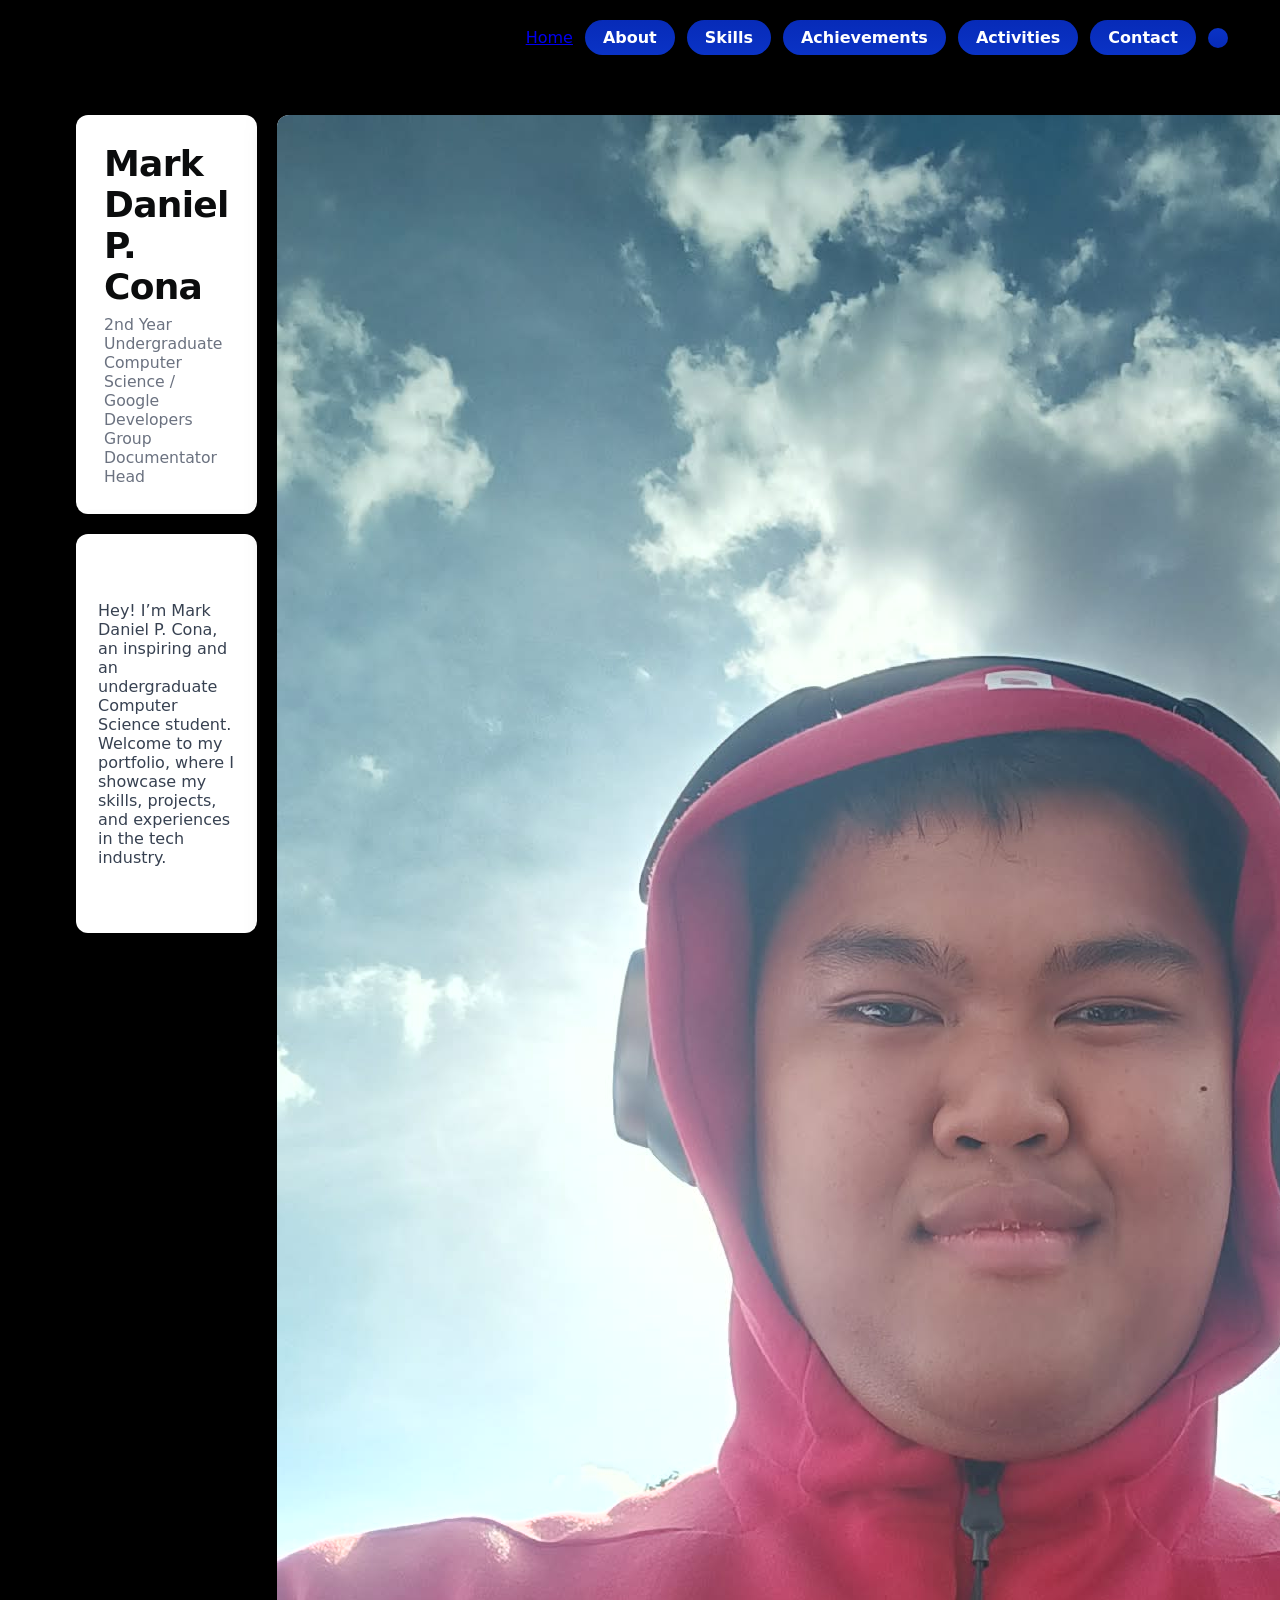
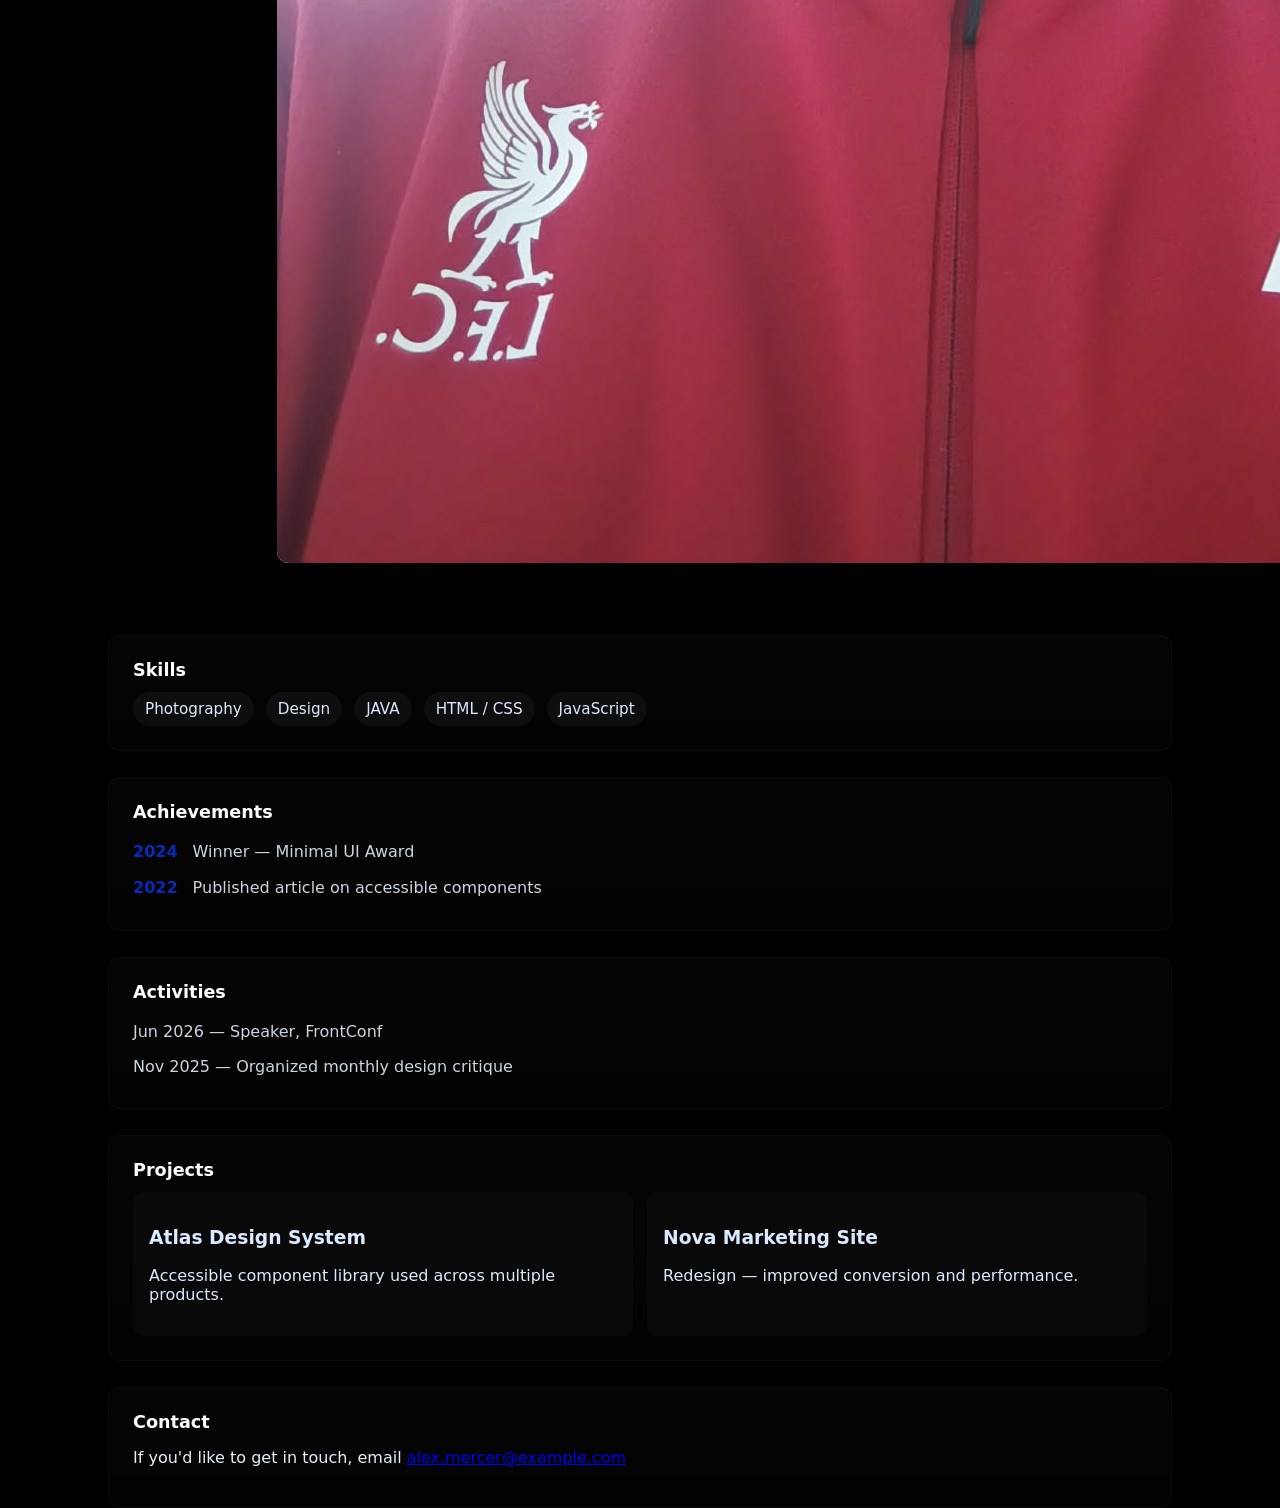
==== Portfolio/index.html @ 783be67a "Portfolio Update" ====
<!doctype html>
<html lang="en">
<head>
  <meta charset="utf-8" />
  <meta name="viewport" content="width=device-width,initial-scale=1" />
  <title>Mark Daniel P. Cona — Portfolio</title>
  <link rel="stylesheet" href="styless.css">
</head>
<body>
  <!-- TOP BAR (header-style controls: won't overlay content) -->
  <div class="topbar" role="banner" aria-label="Top bar">
    <div class="topbar-inner">
      <!-- left side: optional brand/title (kept empty to match concept art) -->
      <div class="topbar-left" aria-hidden="true"></div>

      <!-- right side: header-style CV / Contact -->
      <nav class="topbar-controls" aria-label="Header controls">
        <a href="#hero">Home</a>
        <a class="pill" href="#about">About</a> 
        <a class="pill" href="#skills">Skills</a>
        <a class="pill" href="#achievements">Achievements</a>
        <a class="pill" href="#activities">Activities</a>
        <a class="pill" href="#contact">Contact</a>
        <span class="dot" aria-hidden="true"></span>
      </nav>
    </div>
  </div>

  <!-- HERO / TOP CANVAS -->
  <header class="hero" role="banner">
    <div class="hero-inner">
      <!-- white content cards -->
      <div class="hero-grid">
        <div class="left-col">
          <div class="card card--large">
            <h1 class="big-name">Mark Daniel P. Cona</h1>
            <p class="subtitle">2nd Year Undergraduate Computer Science / Google Developers Group Documentator Head</p>
          </div>

          <div class="card card--small">
            <p class="lead">
            Hey! I’m Mark Daniel P. Cona, an inspiring and an undergraduate Computer Science student. Welcome to my portfolio, where I showcase my skills, projects, and experiences in the tech industry.
            </p>
          </div>
        </div>

        <div class="right-col">
          <div class="card card--photo">
            <img class="photo-label" src="images/MarkDanielPCona.jpg" alt="photo">
          </div>
        </div>
      </div>
    </div>
  </header>

  <!-- MAIN CONTENT: scroll down to see sections -->
  <main class="content" role="main">
    <section id="skills" class="panel">
      <h2>Skills</h2>
      <div class="skills-grid">
        <div class="skill">Photography</div>
        <div class="skill">Design</div>
        <div class="skill">JAVA</div>
        <div class="skill">HTML / CSS</div>
        <div class="skill">JavaScript</div>
      </div>
    </section>

    <section id="achievements" class="panel">
      <h2>Achievements</h2>
      <ul class="achievements-list">
        <li><time datetime="2024">2024</time> Winner — Minimal UI Award</li>
        <li><time datetime="2022">2022</time> Published article on accessible components</li>
      </ul>
    </section>

    <section id="activities" class="panel">
      <h2>Activities</h2>
      <div class="activity">Jun 2026 — Speaker, FrontConf</div>
      <div class="activity">Nov 2025 — Organized monthly design critique</div>
    </section>

    <section id="projects" class="panel">
      <h2>Projects</h2>
      <div class="projects-grid">
        <article class="project-card">
          <h3>Atlas Design System</h3>
          <p>Accessible component library used across multiple products.</p>
        </article>
        <article class="project-card">
          <h3>Nova Marketing Site</h3>
          <p>Redesign — improved conversion and performance.</p>
        </article>
      </div>
    </section>

    <!-- optional contact anchor (linked from header) -->
    <section id="contact" class="panel">
      <h2>Contact</h2>
      <p>If you'd like to get in touch, email <a href="mailto:alex.mercer@example.com">alex.mercer@example.com</a></p>
    </section>
  </main>
</body>
</html>
---- Portfolio/styless.css ----
:root{
  --bg: #000; /* pure black canvas like concept art */
  --panel: #0f1113;
  --muted: #94a3b8;
  --text: #0b0c0d; /* text inside white cards */
  --white-card: #ffffff;
  --accent: #072bb8; /* deep blue for pills */
  --accent-2: #0a33c6;
  --gap: 28px;
  --radius: 12px;
  font-family: Inter, ui-sans-serif, system-ui, -apple-system, "Segoe UI", Roboto, "Helvetica Neue", Arial;
  box-sizing: border-box;
}

/* reset */
*, *::before, *::after { box-sizing: inherit; }
html,body { height:100%; margin:0; }

/* page background like the concept art */
body {
  background: var(--bg);
  color: var(--white-card);
  padding: 14px;
  -webkit-font-smoothing:antialiased;
  -moz-osx-font-smoothing:grayscale;
}

/* TOPBAR (header-style) */
.topbar {
  width: calc(100% - 28px);
  max-width: 1200px;
  margin: 0 auto 18px;
  padding: 6px 12px;
}
.topbar-inner {
  display:flex;
  align-items:center;
  justify-content:space-between;
}

.topbar-controls {
  display:flex;
  gap:12px;
  align-items:center;
}

/* pill styling (reused for header controls) */
.pill {
  background: linear-gradient(180deg, var(--accent), var(--accent-2));
  color: #fff;
  text-decoration:none;
  display:inline-flex;
  align-items:center;
  justify-content:center;
  padding: 8px 18px;
  border-radius: 999px;
  font-weight:700;
  box-shadow: 0 4px 12px rgba(0,0,0,0.45);
  cursor: pointer;
}
.pill:focus, .pill:hover {
  filter: brightness(1.05);
  text-decoration: none;
}

/* dot next to pills (for visual balance) */
.dot {
  width: 20px;
  height: 20px;
  border-radius: 50%;
  background: linear-gradient(180deg, var(--accent-2), var(--accent));
  box-shadow: 0 4px 12px rgba(0,0,0,0.45);
  display:inline-block;
}

/* HERO: large black canvas with white cards and controls */
.hero {
  padding: 18px;
  margin-bottom: 36px;
  display: block;
  width: calc(100% - 36px);
  max-width: 1200px;
  margin-left: auto;
  margin-right: auto;
  background: transparent;
}

/* inner constrained area */
.hero-inner {
  position: relative;
  min-height: 360px; /* adjust height to match the visual weight */
  display: flex;
  align-items: flex-start;
  justify-content: center;
  padding: 18px;
}

/* Hero grid: left column stacked cards, right column large photo card */
.hero-grid {
  width: 100%;
  display: grid;
  grid-template-columns: 1fr 1fr;
  gap: 20px;
  align-items: start;
}

/* left column contains two stacked cards */
.left-col {
  display: grid;
  grid-template-rows: 1fr 1fr;
  gap: 20px;
}

/* generic white card style */
.card {
  background: var(--white-card);
  color: var(--text);
  border-radius: 12px;
  padding: 28px;
  box-shadow: 0 8px 28px rgba(0,0,0,0.5);
  min-height: 120px;
  display: flex;
  flex-direction: column;
  justify-content: center;
}

/* large name card look */
.card--large {
  min-height: 180px;
}
.big-name {
  margin: 0;
  font-size: 2.25rem;
  letter-spacing: -0.02em;
  color: var(--text);
}
.subtitle {
  margin: 8px 0 0 0;
  color: #6b7280;
  font-size: 0.98rem;
}

/* small paragraph card */
.card--small { min-height: 120px; padding: 22px; }
.lead { margin:0; color:#374151; font-size:1rem; }

/* right column photo card */
.right-col { display:flex; align-items:center; justify-content:center; }
.card--photo {
  height: 100%;
  min-height: 320px;
  display:flex;
  align-items:center;
  justify-content:center;
  position:relative;
  padding:0;
  overflow:hidden;
  border-radius: 12px;
}

/* MAIN content (scroll down) - panels */
.content {
  max-width: 1100px;
  margin: 0 auto 60px;
  padding-left: 18px;
  padding-right: 18px;
  display: grid;
  gap: 26px;
  grid-template-columns: 1fr;
}

/* panel look to match subdued cards on black canvas */
.panel {
  background: linear-gradient(180deg, rgba(255,255,255,0.02), rgba(255,255,255,0.01));
  border-radius: 12px;
  padding: 24px;
  color: #e6eef8;
  border: 1px solid rgba(255,255,255,0.03);
  box-shadow: 0 6px 18px rgba(0,0,0,0.6);
}

/* section headings */
.panel h2 {
  margin: 0 0 12px 0;
  color: #fff;
  font-size: 1.1rem;
}

/* Skills grid */
.skills-grid {
  display:flex;
  flex-wrap:wrap;
  gap:12px;
}
.skill {
  background: rgba(255,255,255,0.04);
  color: #dbeafe;
  padding:8px 12px;
  border-radius: 999px;
  font-size: 0.95rem;
}

/* Achievements list */
.achievements-list { margin:0; padding:0 0 0 0; list-style:none; color: #cbd5e1; }
.achievements-list li { padding:8px 0; border-bottom: 1px dashed rgba(255,255,255,0.02); }
.achievements-list time { color: var(--accent); font-weight:700; margin-right:10px; }

/* Activities */
.activity { color:#cbd5e1; padding:8px 0; }

/* Projects grid */
.projects-grid {
  display:grid;
  grid-template-columns: repeat(auto-fit, minmax(240px, 1fr));
  gap:14px;
}
.project-card {
  background: rgba(255,255,255,0.02);
  padding: 16px;
  border-radius: 10px;
  color: #dbeafe;
}

/* responsive behaviour */
@media (max-width: 900px) {
  .hero-grid { grid-template-columns: 1fr; }
  .left-col { order: 2; }
  .right-col { order: 1; }
  .hero-inner { min-height: auto; padding-bottom: 10px; }
  .hero { padding: 12px; }
  .pill { padding: 8px 14px; font-size: 0.9rem; }
}
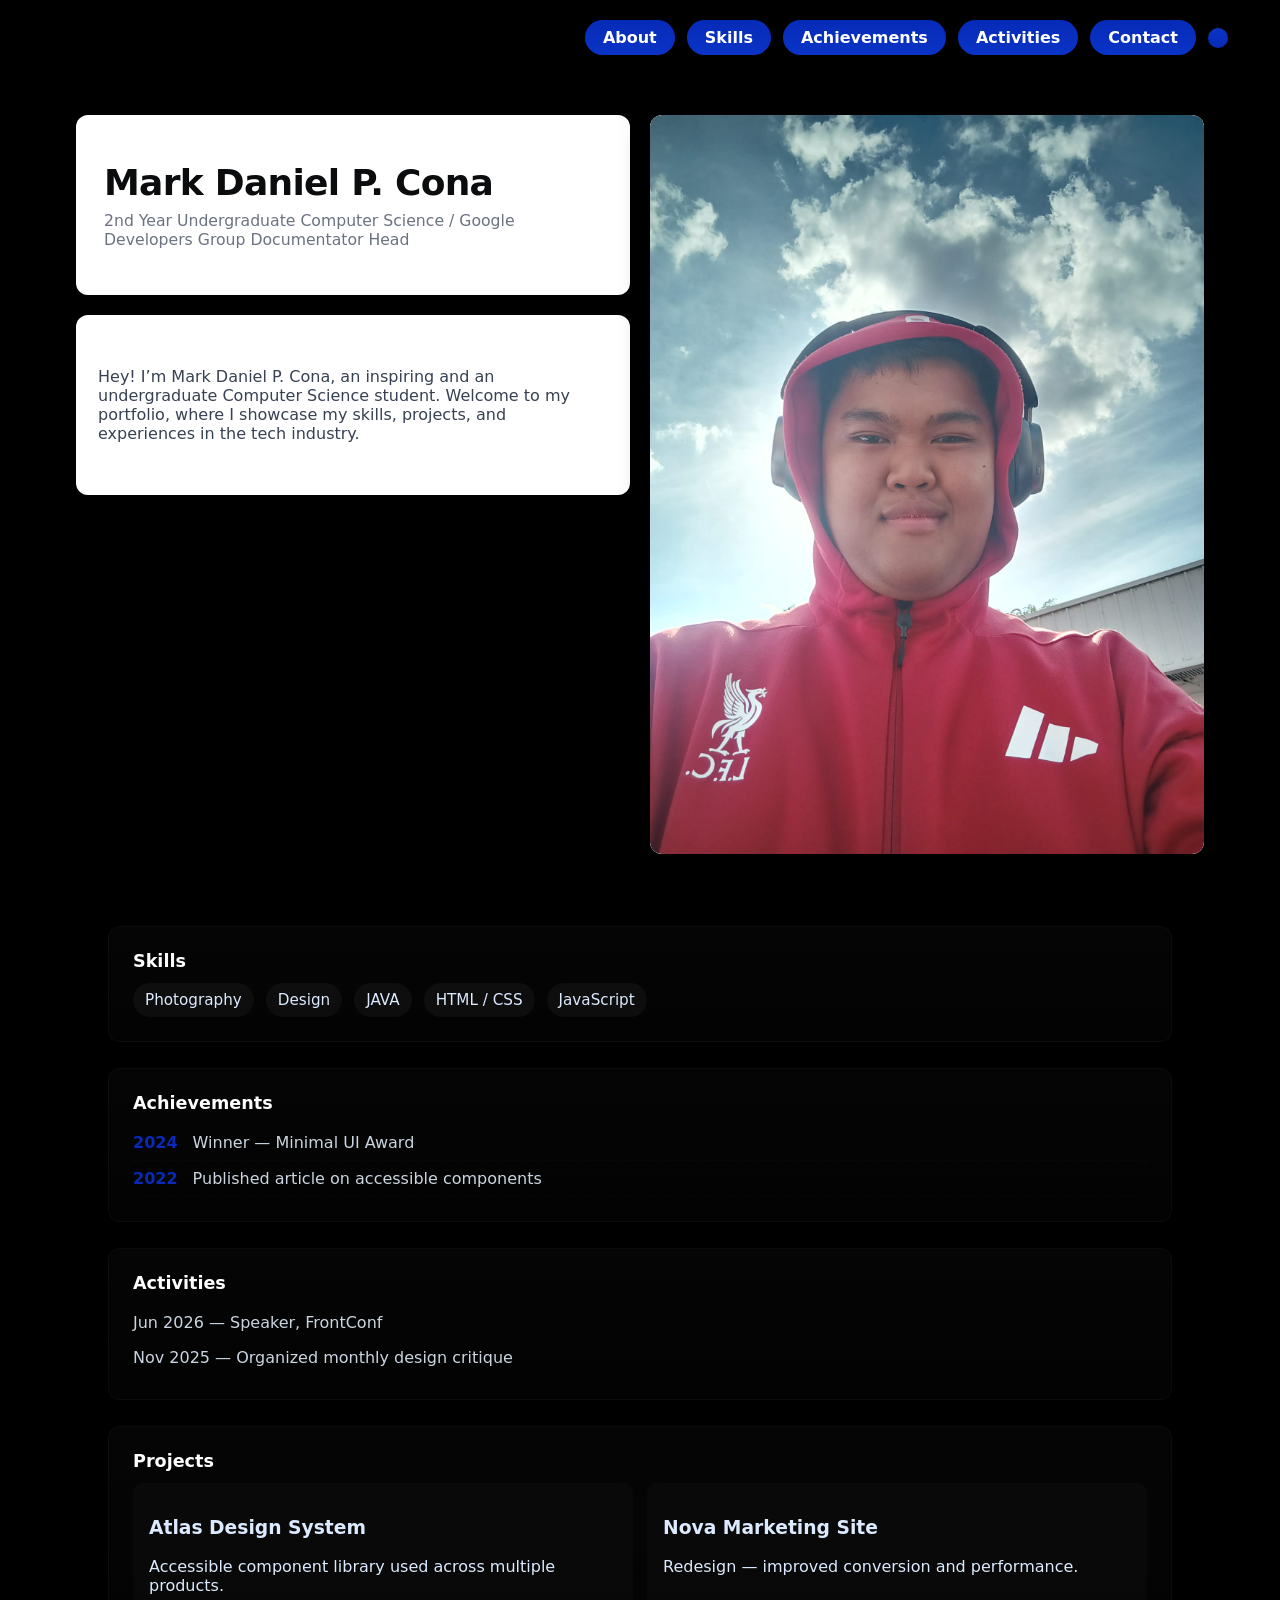
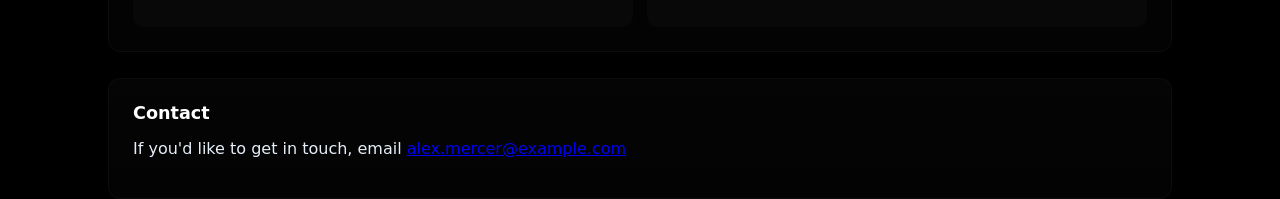
==== commit 615a8d17: "Portfolio Update, fixing may continue earlier" ====
--- a/Portfolio/index.html
+++ b/Portfolio/index.html
@@ -14,8 +14,7 @@
       <div class="topbar-left" aria-hidden="true"></div>
 
       <!-- right side: header-style CV / Contact -->
-      <nav class="topbar-controls" aria-label="Header controls">
-        <a href="#hero">Home</a>
+      <nav class="topbar-controls" aria-label="Header controls">  
         <a class="pill" href="#about">About</a> 
         <a class="pill" href="#skills">Skills</a>
         <a class="pill" href="#achievements">Achievements</a>
@@ -46,7 +45,7 @@
 
         <div class="right-col">
           <div class="card card--photo">
-            <img class="photo-label" src="images/MarkDanielPCona.jpg" alt="photo">
+            <img src="images/MarkDanielPCona.jpg" alt="Portrait of Mark Daniel P. Cona" class="photo" loading="lazy">
           </div>
         </div>
       </div>
--- a/Portfolio/styless.css
+++ b/Portfolio/styless.css
@@ -123,6 +123,25 @@
   flex-direction: column;
   justify-content: center;
 }
+/* photo should fill the card and crop without distortion */
+.card--photo {
+  padding: 0;               /* remove inner padding so image fills card */
+  overflow: hidden;        /* hide cropped parts */
+  border-radius: 12px;
+  display: block;
+  min-height: 320px;       /* keeps the visual height of the photo card */
+}
+
+/* image inside the photo card */
+.photo {
+  display: block;          /* removes inline-gap and allows sizing */
+  width: 100%;             /* fill card width */
+  height: 100%;            /* fill card height */
+  min-height: 320px;       /* match card minimum so it won't collapse */
+  object-fit: cover;       /* crop to fill while preserving aspect ratio */
+  object-position: center 30%; /* tune focal point (move up: 30% shows upper face/helmet) */
+  border-radius: inherit;  /* match rounded corners from the card */
+}
 
 /* large name card look */
 .card--large {
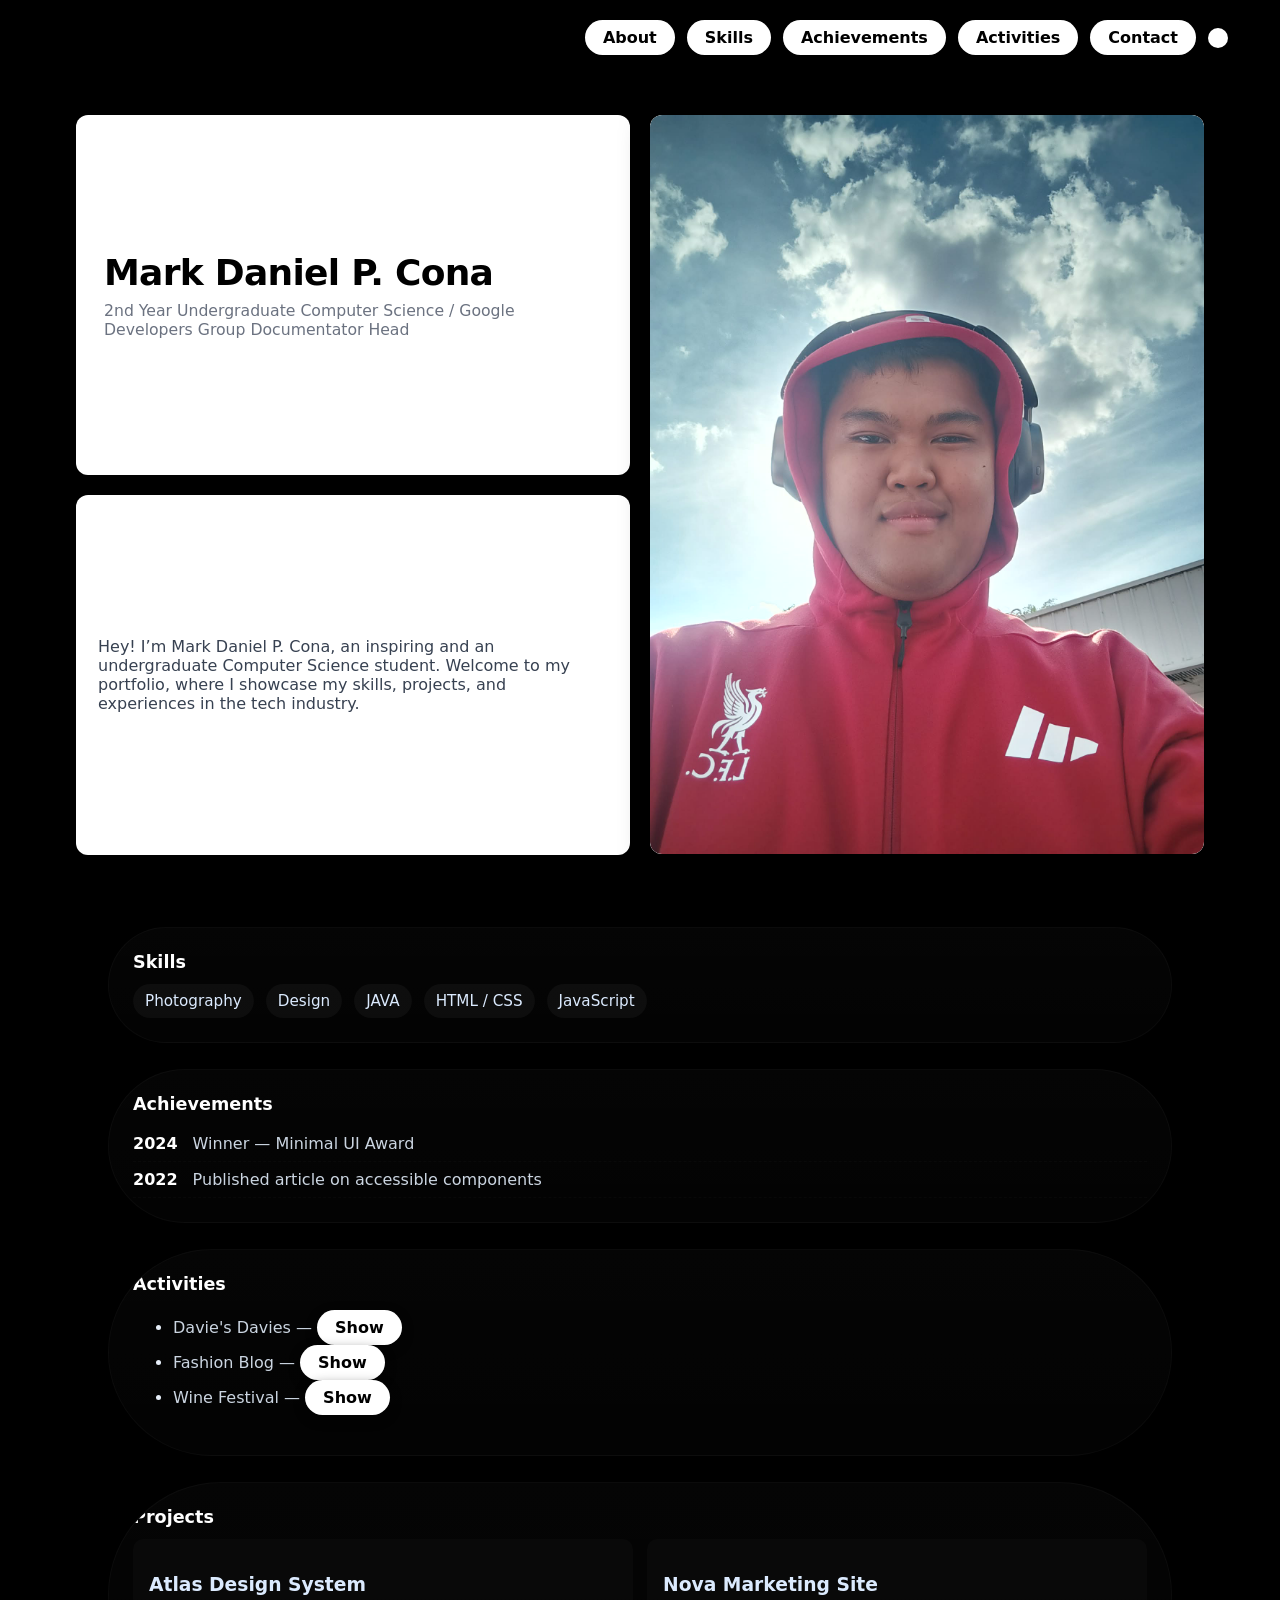
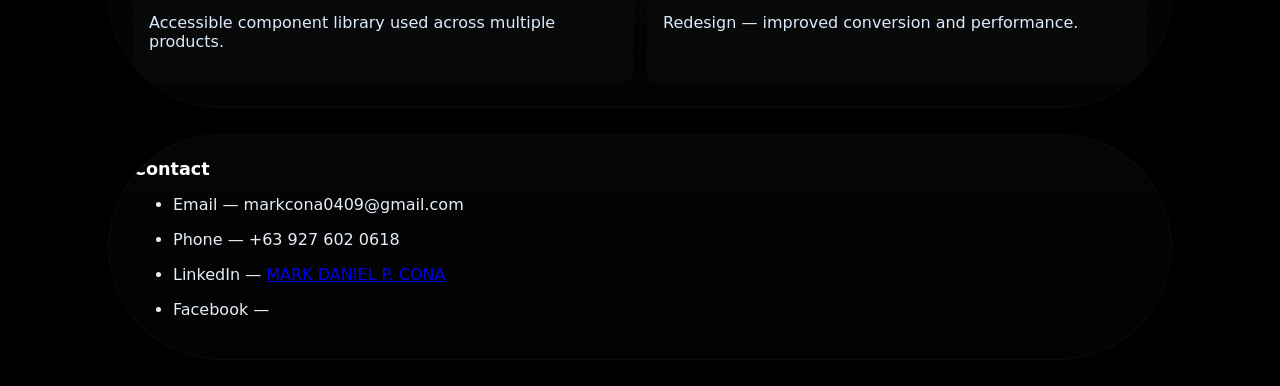
==== commit b5a9c051: "Portfolio update" ====
--- a/Portfolio/index.html
+++ b/Portfolio/index.html
@@ -7,13 +7,10 @@
   <link rel="stylesheet" href="styless.css">
 </head>
 <body>
-  <!-- TOP BAR (header-style controls: won't overlay content) -->
   <div class="topbar" role="banner" aria-label="Top bar">
     <div class="topbar-inner">
-      <!-- left side: optional brand/title (kept empty to match concept art) -->
       <div class="topbar-left" aria-hidden="true"></div>
 
-      <!-- right side: header-style CV / Contact -->
       <nav class="topbar-controls" aria-label="Header controls">  
         <a class="pill" href="#about">About</a> 
         <a class="pill" href="#skills">Skills</a>
@@ -25,10 +22,8 @@
     </div>
   </div>
 
-  <!-- HERO / TOP CANVAS -->
   <header class="hero" role="banner">
     <div class="hero-inner">
-      <!-- white content cards -->
       <div class="hero-grid">
         <div class="left-col">
           <div class="card card--large">
@@ -52,7 +47,6 @@
     </div>
   </header>
 
-  <!-- MAIN CONTENT: scroll down to see sections -->
   <main class="content" role="main">
     <section id="skills" class="panel">
       <h2>Skills</h2>
@@ -75,8 +69,20 @@
 
     <section id="activities" class="panel">
       <h2>Activities</h2>
-      <div class="activity">Jun 2026 — Speaker, FrontConf</div>
-      <div class="activity">Nov 2025 — Organized monthly design critique</div>
+      <ul class="activities-list">
+        <li>
+          <span class="activity">Davie's Davies — </span>
+          <a class="pill" href="https://markdanielcona.github.io/Activities/Davies-Burger/">Show</a>
+        </li>
+        <li>
+          <span class="activity">Fashion Blog — </span>
+          <a class="pill" href="https://markdanielcona.github.io/Activities/FashionBlog/">Show</a>
+        </li>
+        <li>
+          <span class="activity">Wine Festival — </span>
+          <a class="pill" href="https://markdanielcona.github.io/Activities/WineFestival/">Show</a>
+        </li>
+      </ul>
     </section>
 
     <section id="projects" class="panel">
@@ -93,10 +99,22 @@
       </div>
     </section>
 
-    <!-- optional contact anchor (linked from header) -->
     <section id="contact" class="panel">
       <h2>Contact</h2>
-      <p>If you'd like to get in touch, email <a href="mailto:alex.mercer@example.com">alex.mercer@example.com</a></p>
+      <ul>
+        <li>
+          <p>Email — markcona0409@gmail.com</p>
+        </li>
+        <li>
+          <p>Phone — +63 927 602 0618</p>
+        </li>
+        <li>
+          <p>LinkedIn — <a href="https://www.linkedin.com/in/mark-daniel-p-cona-aa9ba63ab/"> MARK DANIEL P. CONA</a></p>
+        </li>
+        <li>
+          <p>Facebook — <a href=""></p>
+        </li>
+      </ul>
     </section>
   </main>
 </body>
--- a/Portfolio/styless.css
+++ b/Portfolio/styless.css
@@ -2,10 +2,10 @@
   --bg: #000; /* pure black canvas like concept art */
   --panel: #0f1113;
   --muted: #94a3b8;
-  --text: #0b0c0d; /* text inside white cards */
+  --text: #000000; /* text inside white cards */
   --white-card: #ffffff;
-  --accent: #072bb8; /* deep blue for pills */
-  --accent-2: #0a33c6;
+  --accent: #ffffff; /* deep blue for pills */
+  --accent-2: #ffffff;
   --gap: 28px;
   --radius: 12px;
   font-family: Inter, ui-sans-serif, system-ui, -apple-system, "Segoe UI", Roboto, "Helvetica Neue", Arial;
@@ -47,7 +47,7 @@
 /* pill styling (reused for header controls) */
 .pill {
   background: linear-gradient(180deg, var(--accent), var(--accent-2));
-  color: #fff;
+  color: #000000;
   text-decoration:none;
   display:inline-flex;
   align-items:center;
@@ -123,24 +123,25 @@
   flex-direction: column;
   justify-content: center;
 }
+
 /* photo should fill the card and crop without distortion */
 .card--photo {
-  padding: 0;               /* remove inner padding so image fills card */
-  overflow: hidden;        /* hide cropped parts */
+  padding: 0;
+  overflow: hidden;
   border-radius: 12px;
   display: block;
-  min-height: 320px;       /* keeps the visual height of the photo card */
+  min-height: 320px;
 }
 
 /* image inside the photo card */
 .photo {
-  display: block;          /* removes inline-gap and allows sizing */
-  width: 100%;             /* fill card width */
-  height: 100%;            /* fill card height */
-  min-height: 320px;       /* match card minimum so it won't collapse */
-  object-fit: cover;       /* crop to fill while preserving aspect ratio */
-  object-position: center 30%; /* tune focal point (move up: 30% shows upper face/helmet) */
-  border-radius: inherit;  /* match rounded corners from the card */
+  display: block;
+  width: 100%;
+  height: 100%;
+  min-height: 320px;
+  object-fit: cover;
+  object-position: center 30%;
+  border-radius: inherit;
 }
 
 /* large name card look */
@@ -160,7 +161,7 @@
 }
 
 /* small paragraph card */
-.card--small { min-height: 120px; padding: 22px; }
+.card--small { min-height: 360px; padding: 22px; }
 .lead { margin:0; color:#374151; font-size:1rem; }
 
 /* right column photo card */
@@ -191,7 +192,8 @@
 /* panel look to match subdued cards on black canvas */
 .panel {
   background: linear-gradient(180deg, rgba(255,255,255,0.02), rgba(255,255,255,0.01));
-  border-radius: 12px;
+  border-radius: 999px;
+  overflow: hidden;
   padding: 24px;
   color: #e6eef8;
   border: 1px solid rgba(255,255,255,0.03);
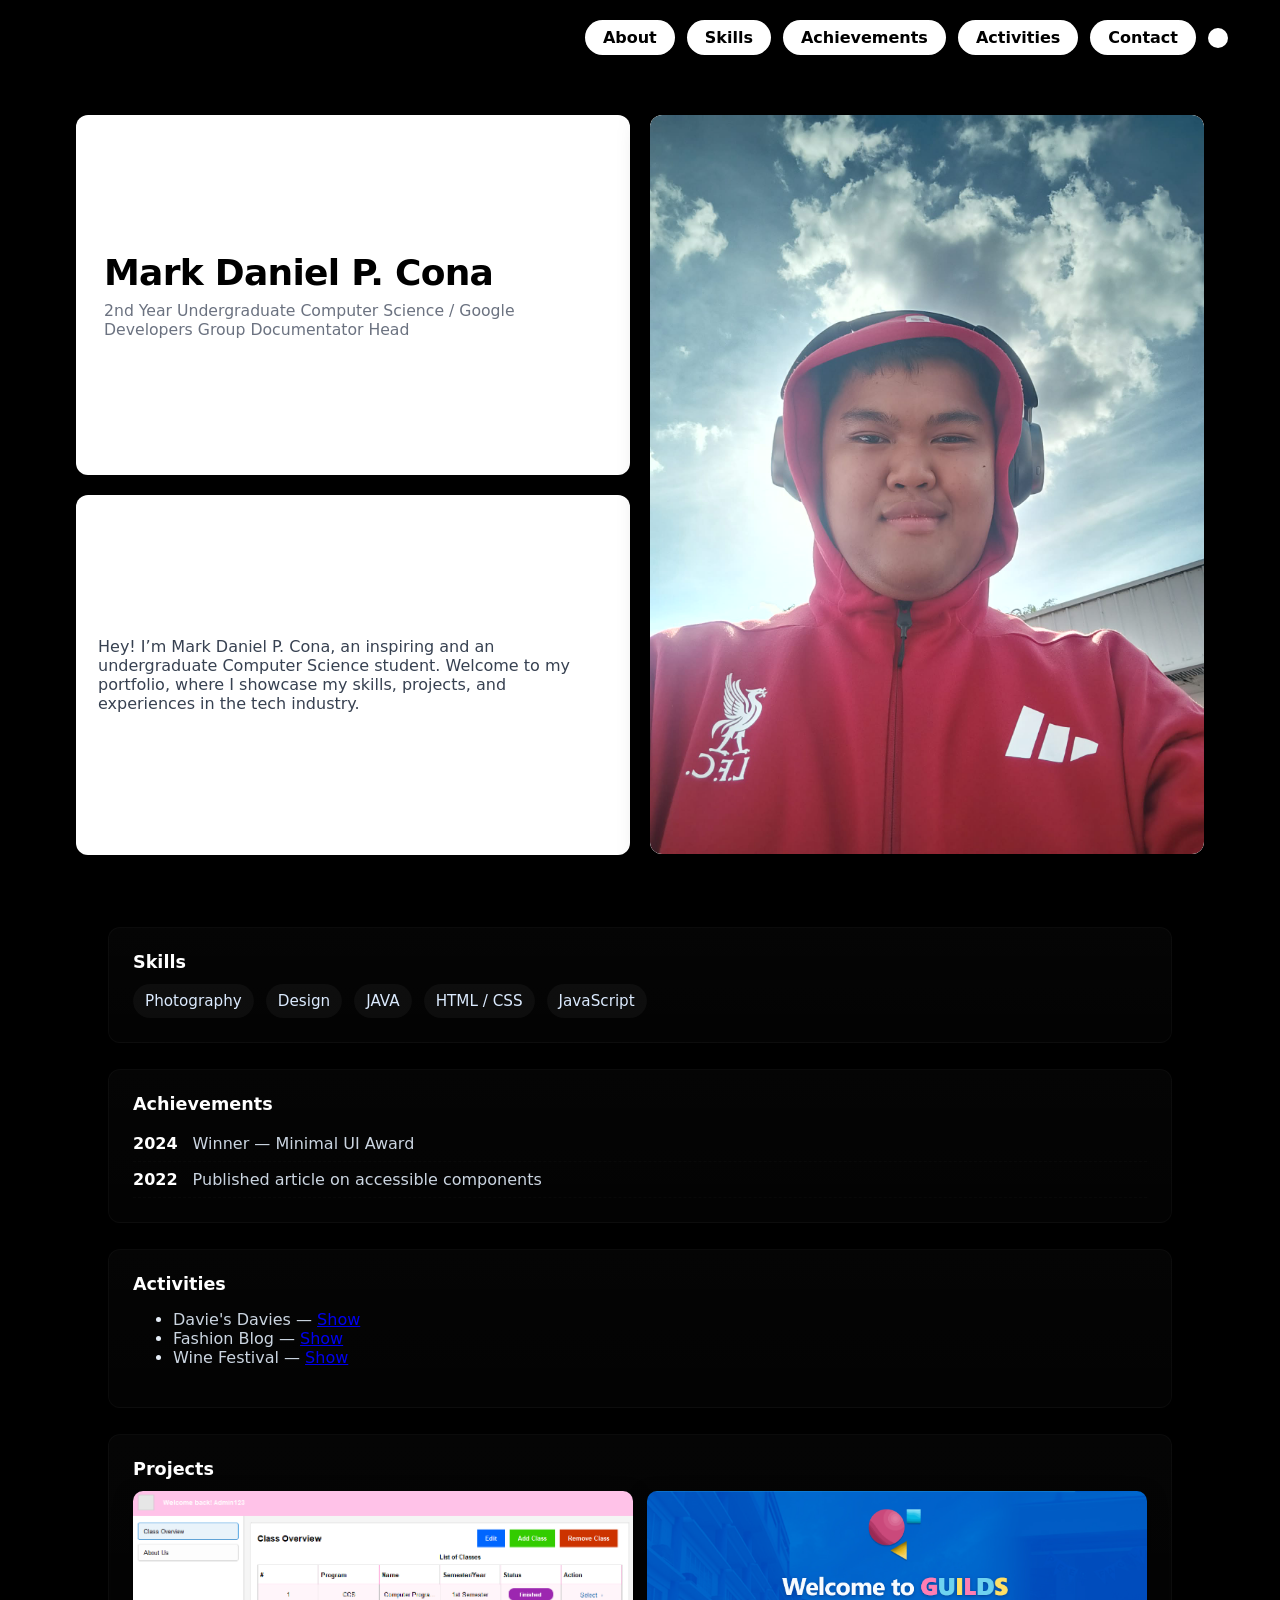
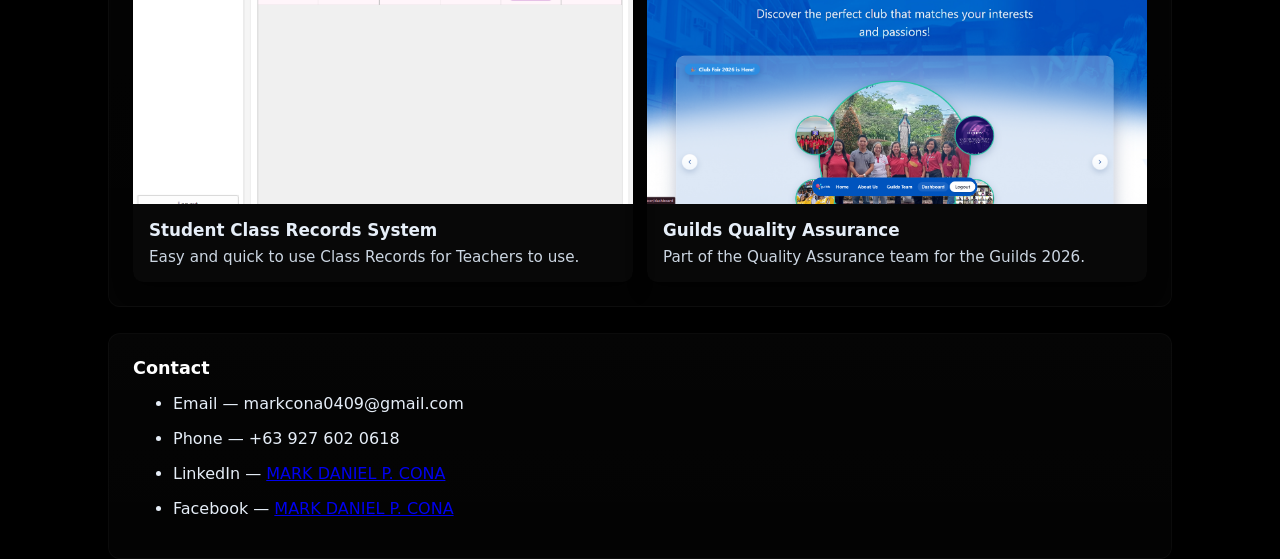
==== commit 6f8f4549: "Update Portfolio#15" ====
--- a/Portfolio/index.html
+++ b/Portfolio/index.html
@@ -34,7 +34,7 @@
           <div class="card card--small">
             <p class="lead">
             Hey! I’m Mark Daniel P. Cona, an inspiring and an undergraduate Computer Science student. Welcome to my portfolio, where I showcase my skills, projects, and experiences in the tech industry.
-            </p>
+            </p> 
           </div>
         </div>
 
@@ -72,32 +72,50 @@
       <ul class="activities-list">
         <li>
           <span class="activity">Davie's Davies — </span>
-          <a class="pill" href="https://markdanielcona.github.io/Activities/Davies-Burger/">Show</a>
+          <a href="https://markdanielcona.github.io/Activities/Davies-Burger/">Show</a>
         </li>
         <li>
           <span class="activity">Fashion Blog — </span>
-          <a class="pill" href="https://markdanielcona.github.io/Activities/FashionBlog/">Show</a>
+          <a href="https://markdanielcona.github.io/Activities/FashionBlog/">Show</a>
         </li>
         <li>
           <span class="activity">Wine Festival — </span>
-          <a class="pill" href="https://markdanielcona.github.io/Activities/WineFestival/">Show</a>
+          <a href="https://markdanielcona.github.io/Activities/WineFestival/">Show</a>
         </li>
       </ul>
     </section>
 
     <section id="projects" class="panel">
-      <h2>Projects</h2>
-      <div class="projects-grid">
-        <article class="project-card">
-          <h3>Atlas Design System</h3>
-          <p>Accessible component library used across multiple products.</p>
-        </article>
-        <article class="project-card">
-          <h3>Nova Marketing Site</h3>
-          <p>Redesign — improved conversion and performance.</p>
-        </article>
+  <h2>Projects</h2>
+
+  <div class="projects-grid">
+    <article class="project-card">
+      <div class="project-media">
+        <img src="images/Screenshot 2026-08-11 150027.png"
+             alt="Student Class Records System screenshot"
+             loading="lazy">
       </div>
-    </section>
+
+      <div class="project-body">
+        <h3>Student Class Records System</h3>
+        <p>Easy and quick to use Class Records for Teachers to use.</p>
+      </div>
+    </article>
+
+    <article class="project-card">
+      <div class="project-media">
+        <img src="images/QATEAM.png"
+             alt="Guilds Quality Assurance Team"
+             loading="lazy">
+      </div>
+
+      <div class="project-body">
+        <h3>Guilds Quality Assurance</h3>
+        <p>Part of the Quality Assurance team for the Guilds 2026.</p>
+      </div>
+    </article>
+  </div>
+</section>
 
     <section id="contact" class="panel">
       <h2>Contact</h2>
@@ -109,10 +127,10 @@
           <p>Phone — +63 927 602 0618</p>
         </li>
         <li>
-          <p>LinkedIn — <a href="https://www.linkedin.com/in/mark-daniel-p-cona-aa9ba63ab/"> MARK DANIEL P. CONA</a></p>
+          <p>LinkedIn — <a href="https://www.linkedin.com/in/mark-daniel-p-cona-aa9ba63ab/">MARK DANIEL P. CONA</a></p>
         </li>
         <li>
-          <p>Facebook — <a href=""></p>
+          <p>Facebook — <a href="https://www.facebook.com/markdaniel.p.cona">MARK DANIEL P. CONA</a></p>
         </li>
       </ul>
     </section>
--- a/Portfolio/styless.css
+++ b/Portfolio/styless.css
@@ -1,10 +1,10 @@
 :root{
-  --bg: #000; /* pure black canvas like concept art */
+  --bg: #000;
   --panel: #0f1113;
   --muted: #94a3b8;
-  --text: #000000; /* text inside white cards */
+  --text: #000000;
   --white-card: #ffffff;
-  --accent: #ffffff; /* deep blue for pills */
+  --accent: #ffffff;
   --accent-2: #ffffff;
   --gap: 28px;
   --radius: 12px;
@@ -12,11 +12,9 @@
   box-sizing: border-box;
 }
 
-/* reset */
 *, *::before, *::after { box-sizing: inherit; }
 html,body { height:100%; margin:0; }
 
-/* page background like the concept art */
 body {
   background: var(--bg);
   color: var(--white-card);
@@ -25,7 +23,6 @@
   -moz-osx-font-smoothing:grayscale;
 }
 
-/* TOPBAR (header-style) */
 .topbar {
   width: calc(100% - 28px);
   max-width: 1200px;
@@ -44,7 +41,6 @@
   align-items:center;
 }
 
-/* pill styling (reused for header controls) */
 .pill {
   background: linear-gradient(180deg, var(--accent), var(--accent-2));
   color: #000000;
@@ -58,12 +54,12 @@
   box-shadow: 0 4px 12px rgba(0,0,0,0.45);
   cursor: pointer;
 }
+
 .pill:focus, .pill:hover {
   filter: brightness(1.05);
   text-decoration: none;
 }
 
-/* dot next to pills (for visual balance) */
 .dot {
   width: 20px;
   height: 20px;
@@ -73,7 +69,6 @@
   display:inline-block;
 }
 
-/* HERO: large black canvas with white cards and controls */
 .hero {
   padding: 18px;
   margin-bottom: 36px;
@@ -85,17 +80,15 @@
   background: transparent;
 }
 
-/* inner constrained area */
 .hero-inner {
   position: relative;
-  min-height: 360px; /* adjust height to match the visual weight */
+  min-height: 360px;
   display: flex;
   align-items: flex-start;
   justify-content: center;
   padding: 18px;
 }
 
-/* Hero grid: left column stacked cards, right column large photo card */
 .hero-grid {
   width: 100%;
   display: grid;
@@ -104,18 +97,16 @@
   align-items: start;
 }
 
-/* left column contains two stacked cards */
 .left-col {
   display: grid;
   grid-template-rows: 1fr 1fr;
   gap: 20px;
 }
 
-/* generic white card style */
 .card {
   background: var(--white-card);
   color: var(--text);
-  border-radius: 12px;
+  border-radius: var(--radius);
   padding: 28px;
   box-shadow: 0 8px 28px rgba(0,0,0,0.5);
   min-height: 120px;
@@ -124,16 +115,19 @@
   justify-content: center;
 }
 
-/* photo should fill the card and crop without distortion */
+
 .card--photo {
   padding: 0;
   overflow: hidden;
-  border-radius: 12px;
+  border-radius: var(--radius);
   display: block;
   min-height: 320px;
-}
-
-/* image inside the photo card */
+  height: 100%;
+  align-items: center;
+  justify-content: center;
+  position: relative;
+}
+
 .photo {
   display: block;
   width: 100%;
@@ -144,7 +138,6 @@
   border-radius: inherit;
 }
 
-/* large name card look */
 .card--large {
   min-height: 180px;
 }
@@ -160,11 +153,14 @@
   font-size: 0.98rem;
 }
 
-/* small paragraph card */
-.card--small { min-height: 360px; padding: 22px; }
+.card--small {
+  min-height: 120px;
+  height: 360px;
+  padding: 22px;
+}
+
 .lead { margin:0; color:#374151; font-size:1rem; }
 
-/* right column photo card */
 .right-col { display:flex; align-items:center; justify-content:center; }
 .card--photo {
   height: 100%;
@@ -178,7 +174,6 @@
   border-radius: 12px;
 }
 
-/* MAIN content (scroll down) - panels */
 .content {
   max-width: 1100px;
   margin: 0 auto 60px;
@@ -189,10 +184,9 @@
   grid-template-columns: 1fr;
 }
 
-/* panel look to match subdued cards on black canvas */
 .panel {
   background: linear-gradient(180deg, rgba(255,255,255,0.02), rgba(255,255,255,0.01));
-  border-radius: 999px;
+  border-radius: var(--radius);
   overflow: hidden;
   padding: 24px;
   color: #e6eef8;
@@ -200,14 +194,12 @@
   box-shadow: 0 6px 18px rgba(0,0,0,0.6);
 }
 
-/* section headings */
 .panel h2 {
   margin: 0 0 12px 0;
   color: #fff;
   font-size: 1.1rem;
 }
 
-/* Skills grid */
 .skills-grid {
   display:flex;
   flex-wrap:wrap;
@@ -221,28 +213,65 @@
   font-size: 0.95rem;
 }
 
-/* Achievements list */
 .achievements-list { margin:0; padding:0 0 0 0; list-style:none; color: #cbd5e1; }
 .achievements-list li { padding:8px 0; border-bottom: 1px dashed rgba(255,255,255,0.02); }
 .achievements-list time { color: var(--accent); font-weight:700; margin-right:10px; }
 
-/* Activities */
 .activity { color:#cbd5e1; padding:8px 0; }
 
-/* Projects grid */
 .projects-grid {
-  display:grid;
-  grid-template-columns: repeat(auto-fit, minmax(240px, 1fr));
-  gap:14px;
-}
+  display: grid;
+  grid-template-columns: repeat(auto-fit, minmax(260px, 1fr));
+  gap: 14px;
+}
+
 .project-card {
+  display: flex;
+  flex-direction: column;
   background: rgba(255,255,255,0.02);
+  color: #dbeafe;
+  border-radius: 10px;
+  overflow: hidden;               
+  box-shadow: 0 6px 18px rgba(0,0,0,0.6);
+}
+
+.project-media {
+  width: 100%;
+  aspect-ratio: 16 / 10;     
+  background: linear-gradient(180deg, rgba(0,0,0,0.25), rgba(0,0,0,0.10));
+  position: relative;
+}
+
+
+.project-media img {
+  position: absolute;
+  inset: 0;
+  width: 100%;
+  height: 100%;
+  object-fit: cover;
+  object-position: center;        
+  display: block;
+}
+
+.project-body {
   padding: 16px;
-  border-radius: 10px;
-  color: #dbeafe;
-}
-
-/* responsive behaviour */
+  display: flex;
+  flex-direction: column;
+  gap: 8px;
+}
+
+.project-card h3 {
+  margin: 0;
+  font-size: 1.05rem;
+  color: #e6eef8;
+}
+
+.project-card p {
+  margin: 0;
+  color: #cbd5e1;
+  font-size: 0.95rem;
+}
+
 @media (max-width: 900px) {
   .hero-grid { grid-template-columns: 1fr; }
   .left-col { order: 2; }
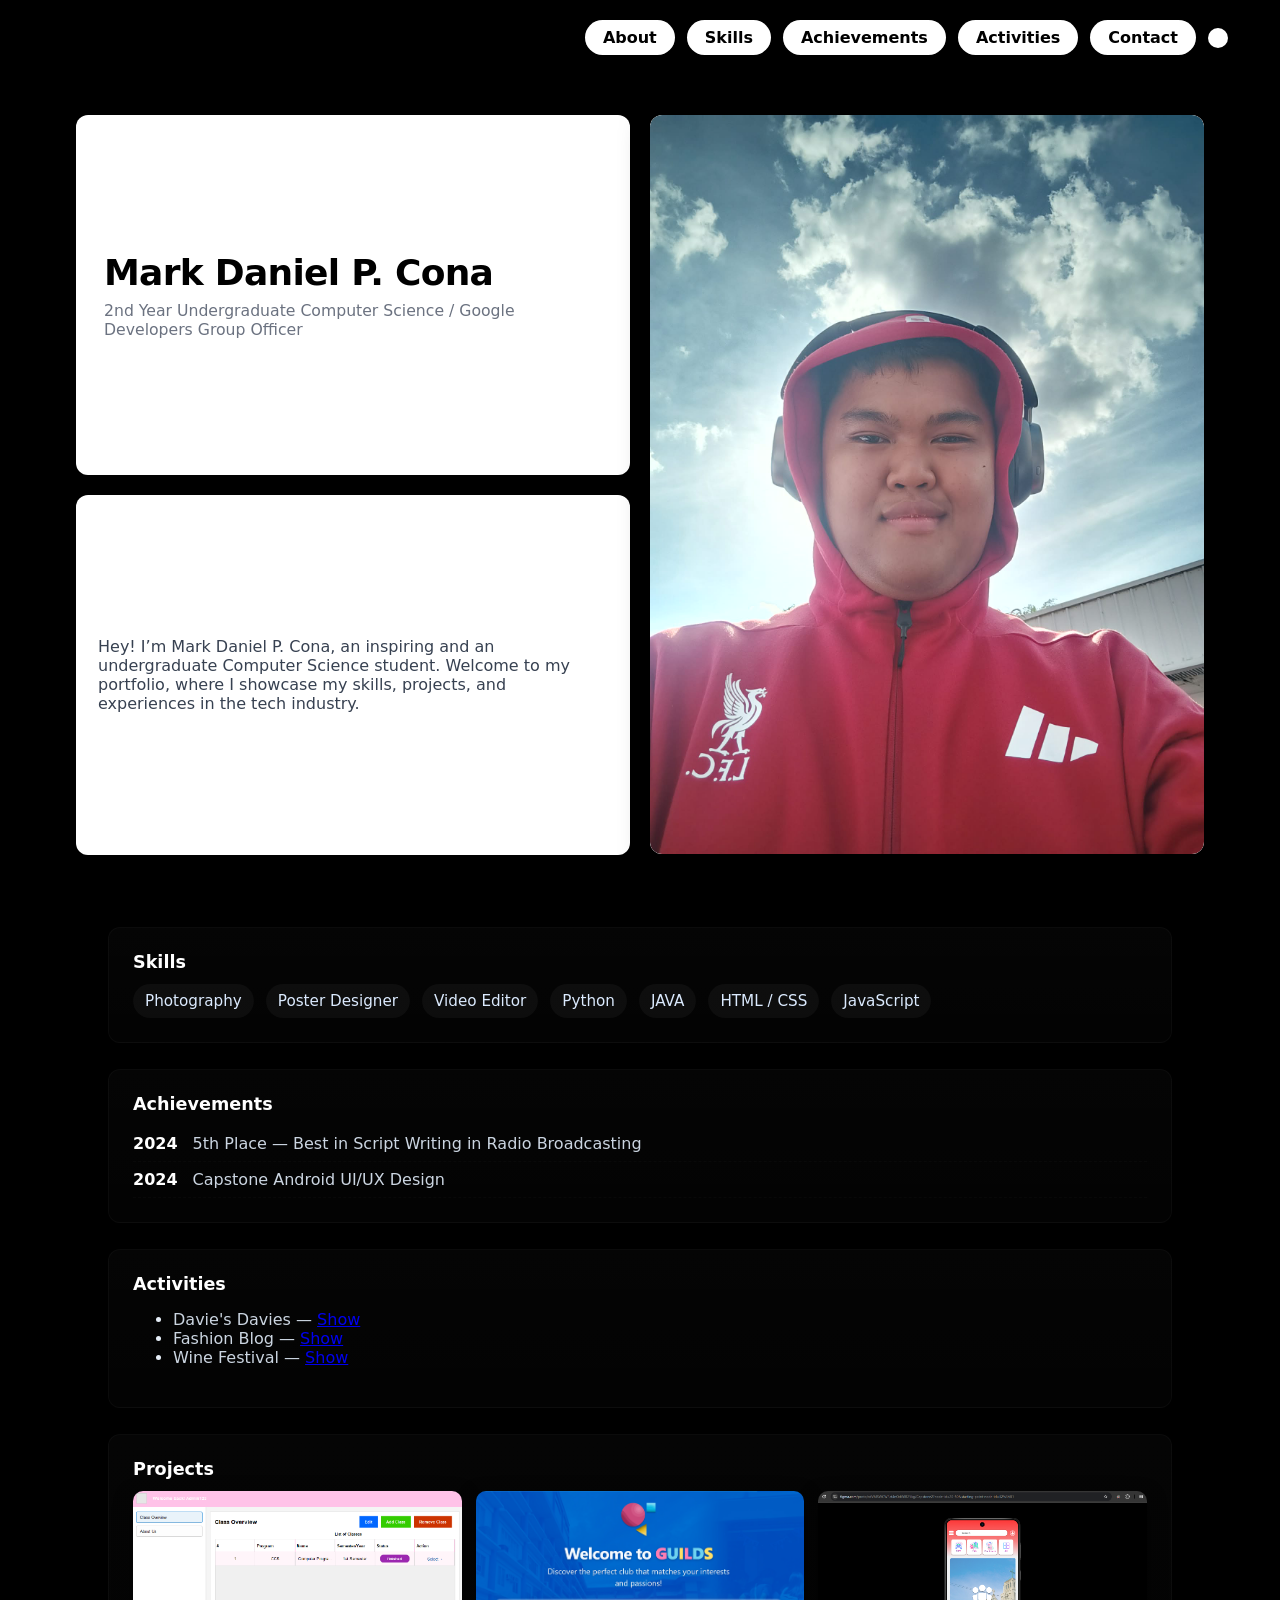
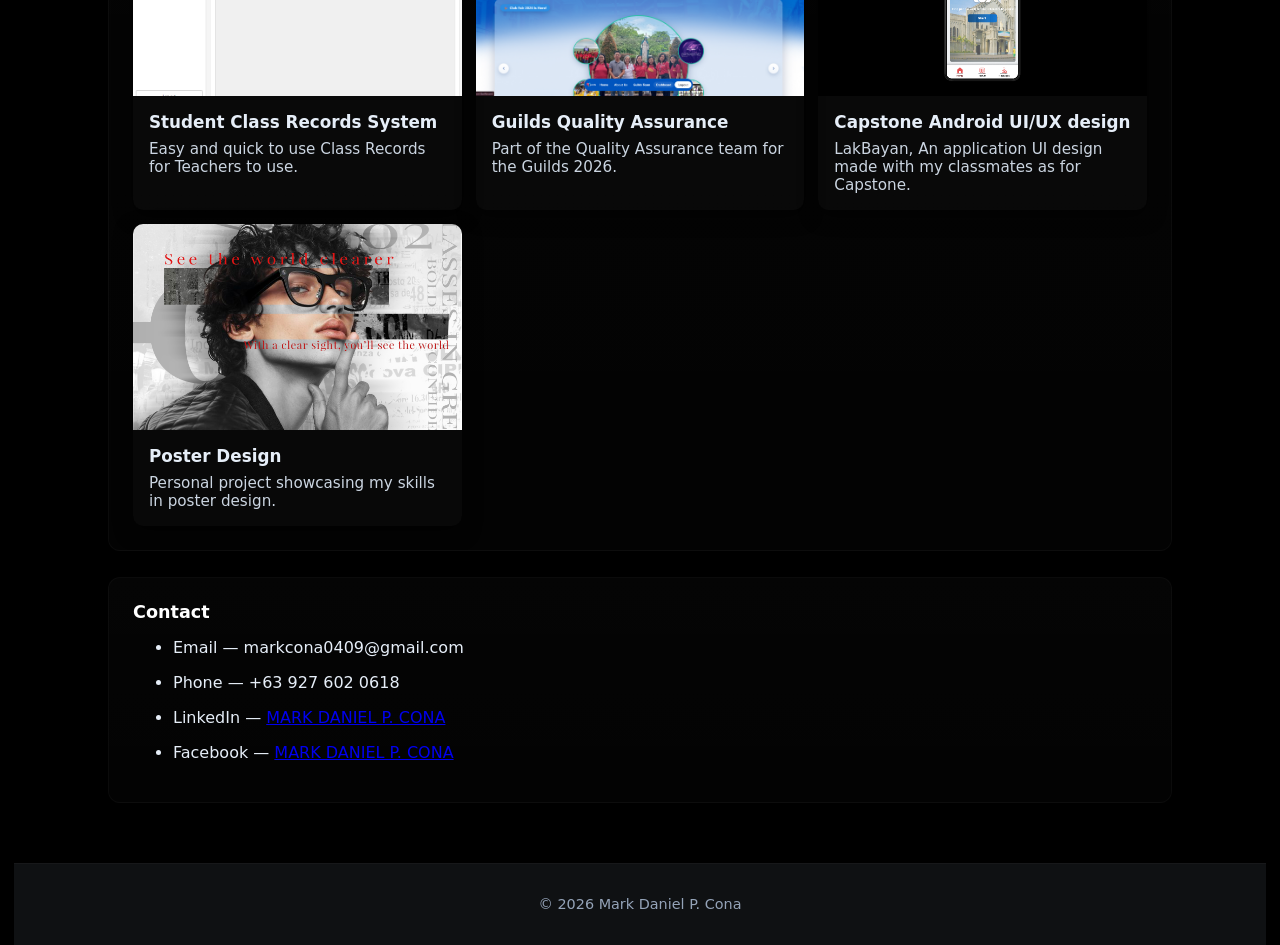
==== commit 5f6d1991: "Official Update Portfolio" ====
--- a/Portfolio/index.html
+++ b/Portfolio/index.html
@@ -28,7 +28,7 @@
         <div class="left-col">
           <div class="card card--large">
             <h1 class="big-name">Mark Daniel P. Cona</h1>
-            <p class="subtitle">2nd Year Undergraduate Computer Science / Google Developers Group Documentator Head</p>
+            <p class="subtitle">2nd Year Undergraduate Computer Science / Google Developers Group Officer</p>
           </div>
 
           <div class="card card--small">
@@ -52,7 +52,9 @@
       <h2>Skills</h2>
       <div class="skills-grid">
         <div class="skill">Photography</div>
-        <div class="skill">Design</div>
+        <div class="skill">Poster Designer</div>
+        <div class="skill">Video Editor</div>
+        <div class="skill">Python</div>
         <div class="skill">JAVA</div>
         <div class="skill">HTML / CSS</div>
         <div class="skill">JavaScript</div>
@@ -62,8 +64,8 @@
     <section id="achievements" class="panel">
       <h2>Achievements</h2>
       <ul class="achievements-list">
-        <li><time datetime="2024">2024</time> Winner — Minimal UI Award</li>
-        <li><time datetime="2022">2022</time> Published article on accessible components</li>
+        <li><time datetime="2024">2024</time> 5th Place — Best in Script Writing in Radio Broadcasting</li>
+        <li><time datetime="2024">2024</time> Capstone Android UI/UX Design</li>
       </ul>
     </section>
 
@@ -114,6 +116,32 @@
         <p>Part of the Quality Assurance team for the Guilds 2026.</p>
       </div>
     </article>
+
+    <article class="project-card">
+      <div class="project-media">
+        <img src="images/Figma.png"
+             alt="Figma Android design"
+             loading="lazy">
+      </div>
+
+      <div class="project-body">
+        <h3>Capstone Android UI/UX design</h3>
+        <p>LakBayan, An application UI design made with my classmates as for Capstone.</p>
+      </div>
+    </article>
+
+    <article class="project-card">
+      <div class="project-media">
+        <img src="images/VDMG.png"
+             alt="VDMG"
+             loading="lazy">
+      </div>
+
+      <div class="project-body">
+        <h3>Poster Design</h3>
+        <p>Personal project showcasing my skills in poster design.</p>
+      </div>
+    </article>
   </div>
 </section>
 
@@ -127,13 +155,18 @@
           <p>Phone — +63 927 602 0618</p>
         </li>
         <li>
-          <p>LinkedIn — <a href="https://www.linkedin.com/in/mark-daniel-p-cona-aa9ba63ab/">MARK DANIEL P. CONA</a></p>
+          <p>LinkedIn — <a href="https://www.linkedin.com/in/mark-daniel-p-cona-aa9ba63ab/"> MARK DANIEL P. CONA </a></p>
         </li>
         <li>
-          <p>Facebook — <a href="https://www.facebook.com/markdaniel.p.cona">MARK DANIEL P. CONA</a></p>
+          <p>Facebook — <a href="https://www.facebook.com/markdaniel.p.cona"> MARK DANIEL P. CONA </a></p>
         </li>
       </ul>
     </section>
   </main>
+  <footer class="footer" role="contentinfo">
+    <div class="footer-inner">
+      <p>© 2026 Mark Daniel P. Cona</p>
+    </div>
+</footer>
 </body>
 </html>
--- a/Portfolio/styless.css
+++ b/Portfolio/styless.css
@@ -279,4 +279,13 @@
   .hero-inner { min-height: auto; padding-bottom: 10px; }
   .hero { padding: 12px; }
   .pill { padding: 8px 14px; font-size: 0.9rem; }
+}
+
+.footer {
+  background: var(--panel);
+  color: var(--muted);
+  padding: 18px;
+  text-align: center;
+  font-size: 0.9rem;
+  border-top: 1px solid rgba(255,255,255,0.03);
 }
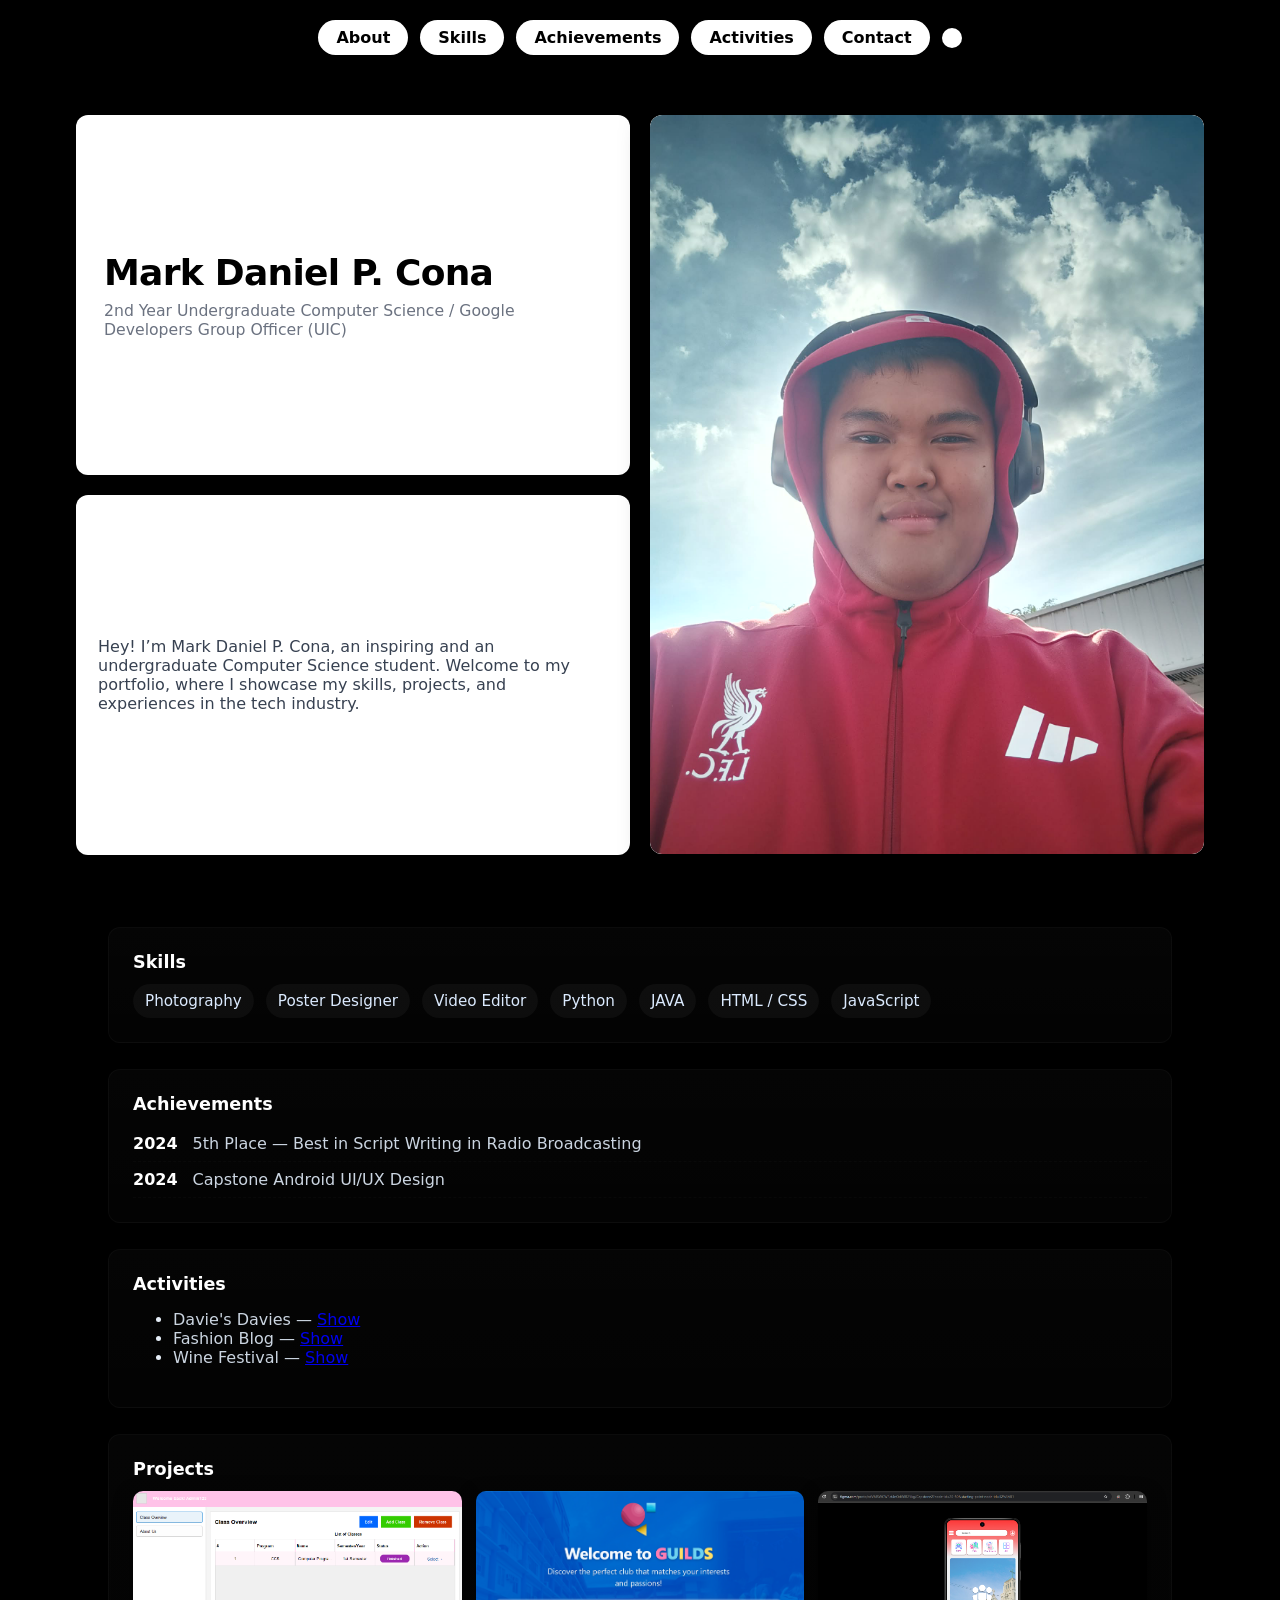
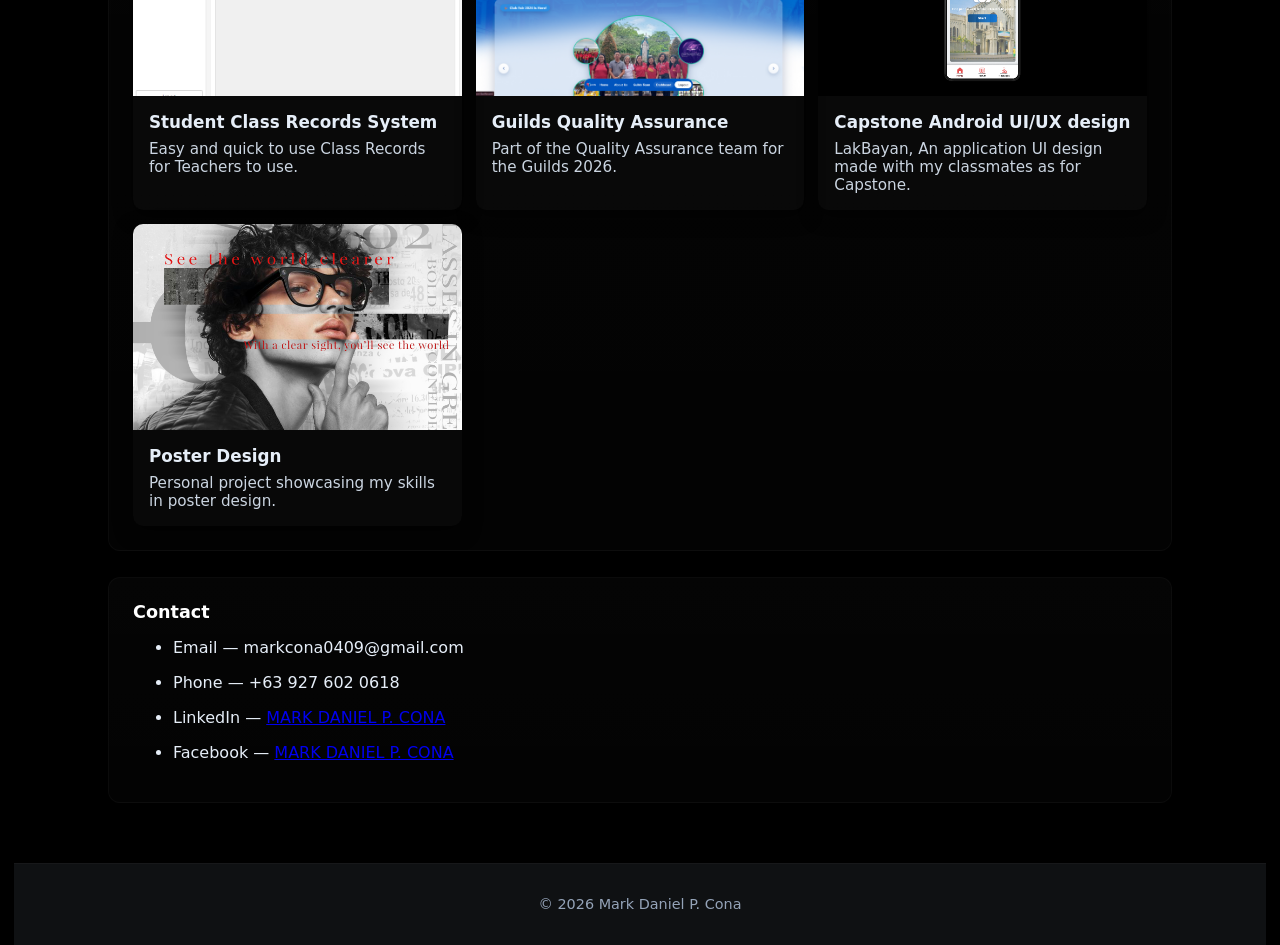
==== commit d1ad4e15: "#2 Portfolio Update" ====
--- a/Portfolio/index.html
+++ b/Portfolio/index.html
@@ -28,7 +28,7 @@
         <div class="left-col">
           <div class="card card--large">
             <h1 class="big-name">Mark Daniel P. Cona</h1>
-            <p class="subtitle">2nd Year Undergraduate Computer Science / Google Developers Group Officer</p>
+            <p class="subtitle">2nd Year Undergraduate Computer Science / Google Developers Group Officer (UIC)</p>
           </div>
 
           <div class="card card--small">
--- a/Portfolio/styless.css
+++ b/Portfolio/styless.css
@@ -21,6 +21,7 @@
   padding: 14px;
   -webkit-font-smoothing:antialiased;
   -moz-osx-font-smoothing:grayscale;
+  overflow-x: hidden;
 }
 
 .topbar {
@@ -33,12 +34,17 @@
   display:flex;
   align-items:center;
   justify-content:space-between;
+  flex-wrap: wrap;
 }
 
 .topbar-controls {
   display:flex;
   gap:12px;
   align-items:center;
+  flex-wrap: wrap;
+  justify-content: center;
+  row-gap: 10px;
+  width: 100%;
 }
 
 .pill {
@@ -53,6 +59,7 @@
   font-weight:700;
   box-shadow: 0 4px 12px rgba(0,0,0,0.45);
   cursor: pointer;
+  white-space: nowrap;
 }
 
 .pill:focus, .pill:hover {
@@ -67,6 +74,7 @@
   background: linear-gradient(180deg, var(--accent-2), var(--accent));
   box-shadow: 0 4px 12px rgba(0,0,0,0.45);
   display:inline-block;
+  flex-shrink: 0;
 }
 
 .hero {
@@ -272,6 +280,15 @@
   font-size: 0.95rem;
 }
 
+.footer {
+  background: var(--panel);
+  color: var(--muted);
+  padding: 18px;
+  text-align: center;
+  font-size: 0.9rem;
+  border-top: 1px solid rgba(255,255,255,0.03);
+}
+
 @media (max-width: 900px) {
   .hero-grid { grid-template-columns: 1fr; }
   .left-col { order: 2; }
@@ -279,13 +296,43 @@
   .hero-inner { min-height: auto; padding-bottom: 10px; }
   .hero { padding: 12px; }
   .pill { padding: 8px 14px; font-size: 0.9rem; }
-}
-
-.footer {
-  background: var(--panel);
-  color: var(--muted);
-  padding: 18px;
-  text-align: center;
-  font-size: 0.9rem;
-  border-top: 1px solid rgba(255,255,255,0.03);
+
+  .card--small { height: auto; min-height: 120px; }
+
+  .card--photo,
+  .photo { min-height: 260px; }
+}
+
+@media (max-width: 600px) {
+  body { padding: 10px; }
+
+  .topbar { width: 100%; padding: 6px 4px; }
+  .topbar-controls { gap: 8px; }
+  .pill { padding: 7px 12px; font-size: 0.82rem; }
+  .dot { width: 16px; height: 16px; }
+
+  .hero { width: 100%; padding: 8px; margin-bottom: 24px; }
+  .hero-inner { padding: 8px; }
+  .hero-grid { gap: 14px; }
+  .left-col { gap: 14px; }
+
+  .card { padding: 20px; }
+  .big-name { font-size: 1.6rem; }
+  .subtitle { font-size: 0.9rem; }
+  .lead { font-size: 0.95rem; }
+
+  .card--photo,
+  .photo { min-height: 220px; }
+
+  .content { padding-left: 10px; padding-right: 10px; gap: 18px; }
+  .panel { padding: 16px; }
+
+  .projects-grid { grid-template-columns: 1fr; }
+}
+
+@media (max-width: 380px) {
+  .pill { padding: 6px 10px; font-size: 0.75rem; }
+  .big-name { font-size: 1.4rem; }
+  .card { padding: 16px; }
+  .card--photo, .photo { min-height: 180px; }
 }
